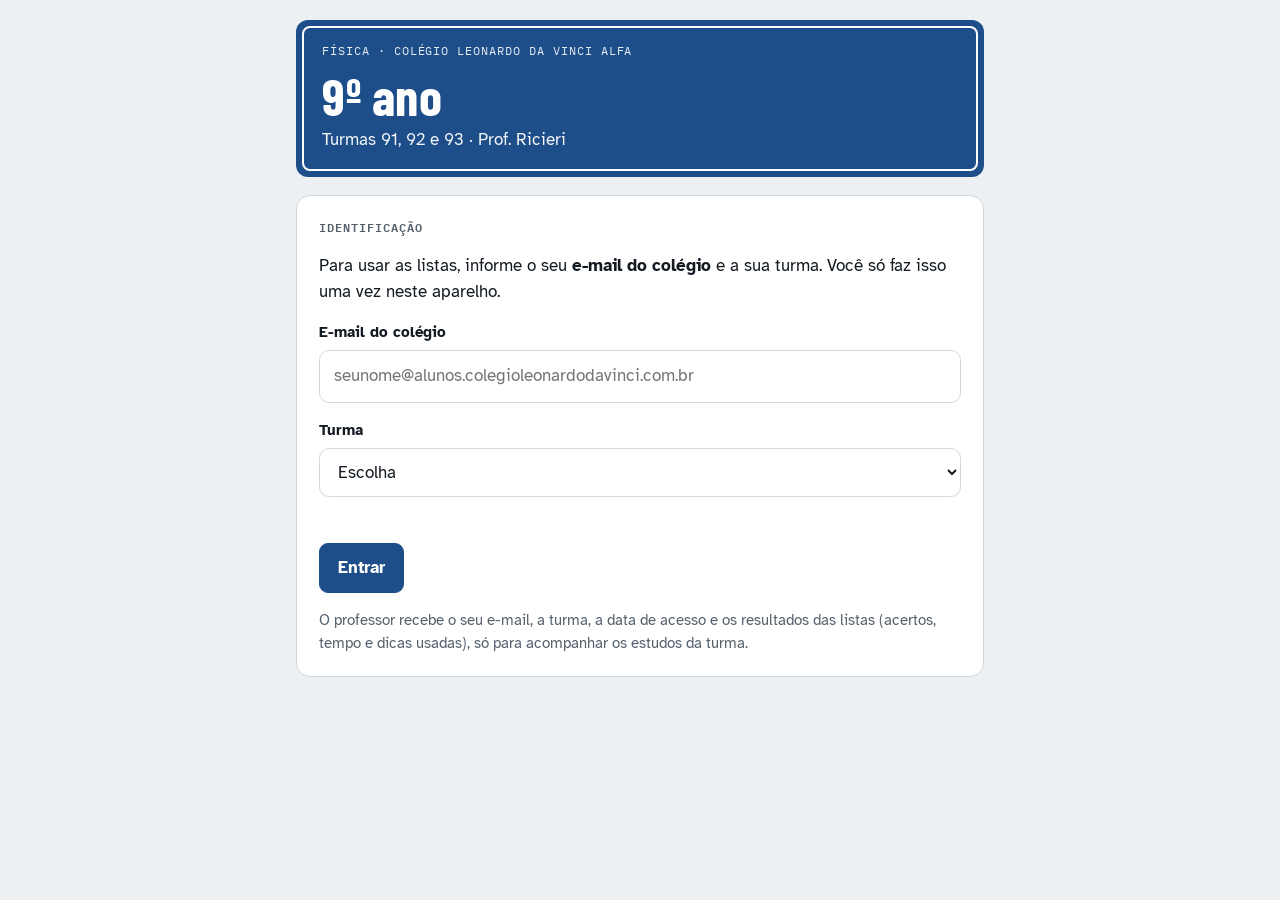
==== index.html @ 5439626e "Liga a identificação do aluno e o registro na planilha Co-Authored-By: Claude Opus 5.5 <noreply@anth" ====
<!doctype html>
<html lang="pt-BR">
<head>
<meta charset="utf-8">
<meta name="viewport" content="width=device-width, initial-scale=1, viewport-fit=cover">
<style>body{margin:0}img{max-width:100%}[hidden]{display:none!important}</style>
<title>Física 9º Ano LDV</title>
<link rel="manifest" href="manifest.webmanifest">
<meta name="theme-color" content="#1D4E89">
<meta name="description" content="Listas interativas de Física do 9º ano do Colégio Leonardo da Vinci Alfa, com dica e resolução passo a passo.">
<link rel="icon" type="image/png" href="icons/favicon.png">
<link rel="apple-touch-icon" href="icons/apple-touch-icon.png">
<meta name="apple-mobile-web-app-capable" content="yes">
<meta name="mobile-web-app-capable" content="yes">
<meta name="apple-mobile-web-app-title" content="Física 9º">
<meta name="apple-mobile-web-app-status-bar-style" content="default">
<link rel="stylesheet" href="https://fonts.googleapis.com/css2?family=Atkinson+Hyperlegible:ital,wght@0,400;0,700;1,400&family=Barlow+Condensed:wght@600;700&family=IBM+Plex+Mono:wght@500;600&display=swap">
<style>
:root{
--bg:#EDF0F3; --surface:#FFFFFF; --ink:#141B22; --muted:#55616D; --line:#D2D9E0;
--sign:#1D4E89; --sign-ink:#FFFFFF; --lane:#F2B705; --road:#2A3037; --road-ink:#F3F5F7;
--ok:#1B7A45; --ok-bg:#E2F2E8; --bad:#B23A25; --bad-bg:#FAE8E3;
--tip-bg:#FFF5D6; --tip-ink:#5E4500; --mark-ok:#2FA463; --mark-bad:#D9553B;
--eq-bg:#F3F5F8;
--f-display:'Barlow Condensed','Arial Narrow',sans-serif;
--f-body:'Atkinson Hyperlegible',system-ui,-apple-system,'Segoe UI',sans-serif;
--f-mono:'IBM Plex Mono',ui-monospace,'SFMono-Regular',Menlo,monospace;
}
@media (prefers-color-scheme: dark){
:root:not([data-theme="light"]){
--bg:#0F141A; --surface:#17202A; --ink:#E6ECF2; --muted:#98A5B2; --line:#2A3542;
--sign:#2C63A8; --sign-ink:#FFFFFF; --lane:#F2C230; --road:#0A0E12; --road-ink:#F3F5F7;
--ok:#5CCB8D; --ok-bg:#15301F; --bad:#F28C74; --bad-bg:#3A1C16;
--tip-bg:#2D2610; --tip-ink:#F2D27A; --mark-ok:#2FA463; --mark-bad:#D9553B;
--eq-bg:#111922; color-scheme:dark;
}
}
:root[data-theme="dark"]{
--bg:#0F141A; --surface:#17202A; --ink:#E6ECF2; --muted:#98A5B2; --line:#2A3542;
--sign:#2C63A8; --sign-ink:#FFFFFF; --lane:#F2C230; --road:#0A0E12; --road-ink:#F3F5F7;
--ok:#5CCB8D; --ok-bg:#15301F; --bad:#F28C74; --bad-bg:#3A1C16;
--tip-bg:#2D2610; --tip-ink:#F2D27A; --mark-ok:#2FA463; --mark-bad:#D9553B;
--eq-bg:#111922; color-scheme:dark;
}
*{box-sizing:border-box}
body{background:var(--bg);color:var(--ink);font-family:var(--f-body);font-size:17px;line-height:1.55}
.wrap{max-width:720px;margin:0 auto;padding-block:20px 56px;padding-left:max(16px,env(safe-area-inset-left,0px));padding-right:max(16px,env(safe-area-inset-right,0px));display:flex;flex-direction:column;gap:18px}
button{font:inherit;color:inherit;cursor:pointer}
button:focus-visible,summary:focus-visible{outline:3px solid var(--lane);outline-offset:2px}
.plate{background:var(--sign);color:var(--sign-ink);border-radius:12px;padding:6px}
.plate-inner{border:2px solid var(--sign-ink);border-radius:8px;padding:14px 18px 16px;display:flex;flex-direction:column;gap:2px}
.eyebrow{font-family:var(--f-mono);font-size:12px;letter-spacing:.08em;text-transform:uppercase;opacity:.9}
.plate h1{font-family:var(--f-display);font-weight:700;font-size:clamp(38px,9vw,52px);line-height:1;margin:6px 0 0;letter-spacing:.01em;text-wrap:balance}
.plate p{margin:4px 0 0;font-size:17px;opacity:.95}
.road{background:var(--road);color:var(--road-ink);border-radius:10px;padding:10px 10px 12px;position:relative;overflow:hidden}
.road-top{display:flex;justify-content:space-between;align-items:baseline;gap:8px;font-family:var(--f-mono);font-size:12px;letter-spacing:.06em;text-transform:uppercase;opacity:.85;margin-bottom:6px}
.lane{position:relative;height:26px}
.lane::before{content:"";position:absolute;left:0;right:0;top:50%;height:3px;transform:translateY(-50%);background:repeating-linear-gradient(90deg,var(--lane) 0 14px,transparent 14px 26px);opacity:.9}
.car{position:absolute;top:50%;transform:translate(-50%,-50%);transition:left .5s ease;width:34px;height:20px}
.marks{display:grid;grid-template-columns:repeat(10,1fr);gap:4px;margin-top:6px}
.mk{height:32px;border-radius:5px;border:1.5px solid rgba(243,245,247,.35);background:transparent;color:var(--road-ink);font-family:var(--f-mono);font-size:13px;font-weight:600;padding:0;min-width:0}
.mk.ok{background:var(--mark-ok);border-color:var(--mark-ok)}
.mk.bad{background:var(--mark-bad);border-color:var(--mark-bad)}
.mk.cur{outline:2.5px solid var(--lane);outline-offset:1px}
.tools{background:var(--surface);border:1px solid var(--line);border-radius:12px}
.tools summary{padding:14px 18px;font-weight:700;list-style:none;display:flex;justify-content:space-between;align-items:center;gap:12px}
.tools summary::-webkit-details-marker{display:none}
.tools summary .chev{font-family:var(--f-mono);color:var(--muted);transition:transform .2s}
.tools[open] summary .chev{transform:rotate(90deg)}
.tools-grid{display:grid;grid-template-columns:repeat(auto-fit,minmax(min(100%,190px),1fr));gap:10px;padding:0 18px 18px}
.tool{background:var(--eq-bg);border-radius:8px;padding:12px 14px;min-width:0}
.tool h4{margin:0 0 6px;font-family:var(--f-mono);font-size:11.5px;letter-spacing:.08em;text-transform:uppercase;color:var(--muted);font-weight:600}
.tool div{font-size:16px;line-height:1.9}
.card{background:var(--surface);border:1px solid var(--line);border-radius:14px;padding:22px;display:flex;flex-direction:column;gap:16px;min-width:0}
.qhead{display:flex;justify-content:space-between;align-items:center;gap:10px;flex-wrap:wrap}
.qnum{font-family:var(--f-display);font-size:26px;font-weight:700;line-height:1}
.qnum span{color:var(--muted);font-weight:600}
.src{font-family:var(--f-mono);font-size:12.5px;padding:3px 9px;border-radius:999px;border:1px solid var(--line);color:var(--muted)}
.stmt{margin:0;font-size:18px;line-height:1.6}
.opts{display:flex;flex-direction:column;gap:8px;margin:0;padding:0;list-style:none}
.opt{display:flex;align-items:center;gap:12px;width:100%;text-align:left;background:var(--surface);border:1.5px solid var(--line);border-radius:10px;padding:11px 14px;transition:border-color .15s,background .15s}
.opt:hover:not(:disabled){border-color:var(--sign)}
.opt:disabled{cursor:default}
.letter{flex:none;width:30px;height:30px;border-radius:6px;display:grid;place-items:center;font-family:var(--f-mono);font-weight:600;font-size:14px;background:var(--eq-bg);color:var(--ink)}
.opt.is-correct{border-color:var(--ok);background:var(--ok-bg)}
.opt.is-correct .letter{background:var(--ok);color:var(--surface)}
.opt.is-wrong{border-color:var(--bad);background:var(--bad-bg)}
.opt.is-wrong .letter{background:var(--bad);color:var(--surface)}
.opt.is-dim{opacity:.55}
.opt .tag{margin-left:auto;font-size:13px;font-weight:700;white-space:nowrap}
.opt.is-correct .tag{color:var(--ok)}
.opt.is-wrong .tag{color:var(--bad)}
.row{display:flex;gap:10px;flex-wrap:wrap;align-items:center}
.btn{border-radius:9px;padding:11px 18px;font-weight:700;border:1.5px solid var(--line);background:var(--surface)}
.btn:hover{border-color:var(--sign)}
.btn.primary{background:var(--sign);color:var(--sign-ink);border-color:var(--sign)}
.btn.primary:hover{filter:brightness(1.08)}
.btn.ghost{border-color:transparent;background:transparent;color:var(--muted);padding-inline:8px;text-decoration:underline;text-underline-offset:3px}
.spacer{flex:1}
.tip{background:var(--tip-bg);color:var(--tip-ink);border-radius:10px;padding:12px 16px;font-size:16px}
.tip b{font-family:var(--f-mono);font-size:12px;letter-spacing:.08em;text-transform:uppercase;display:block;margin-bottom:2px}
.feedback{border-radius:10px;padding:12px 16px;font-weight:700;display:flex;gap:10px;align-items:center}
.feedback.good{background:var(--ok-bg);color:var(--ok)}
.feedback.bad{background:var(--bad-bg);color:var(--bad)}
.feedback .ico{font-family:var(--f-mono);font-size:18px}
.sol{border-top:2px dashed var(--line);padding-top:18px;display:flex;flex-direction:column;gap:14px;min-width:0}
.sol h3{font-family:var(--f-display);font-size:28px;margin:0;line-height:1}
.steps{list-style:none;margin:0;padding:0;display:flex;flex-direction:column;gap:14px;counter-reset:st}
.step{display:grid;grid-template-columns:30px 1fr;gap:12px;counter-increment:st;min-width:0}
.step::before{content:counter(st);width:30px;height:30px;border-radius:50%;background:var(--sign);color:var(--sign-ink);display:grid;place-items:center;font-family:var(--f-mono);font-weight:600;font-size:14px}
.step-body{min-width:0}
.step-label{font-family:var(--f-mono);font-size:12px;letter-spacing:.08em;text-transform:uppercase;color:var(--muted);font-weight:600;margin:4px 0 4px}
.step-body p{margin:0 0 8px}
.step-body p:last-child{margin-bottom:0}
.step-body ul{margin:0;padding-left:20px}
.eq{background:var(--eq-bg);border-radius:8px;padding:10px 14px;margin:8px 0;overflow-x:auto;white-space:nowrap;font-size:17px;line-height:2.3;font-variant-numeric:tabular-nums}
.frac{display:inline-flex;flex-direction:column;vertical-align:middle;text-align:center;line-height:1.25;margin:0 .15em}
.frac>span:first-child{border-bottom:1.5px solid currentColor;padding:0 .3em 1px}
.frac>span:last-child{padding:2px .3em 0}
.hl{background:var(--tip-bg);color:var(--tip-ink);padding:0 .25em;border-radius:3px;font-weight:700}
.answer{display:flex;align-items:center;gap:12px;background:var(--ok-bg);color:var(--ok);border-radius:10px;padding:12px 16px;font-weight:700}
.answer .letter{background:var(--ok);color:var(--surface)}
.alt{border:1.5px solid var(--line);border-radius:10px;padding:12px 16px;font-size:16px}
.alt b.lbl,.warn b.lbl{font-family:var(--f-mono);font-size:12px;letter-spacing:.08em;text-transform:uppercase;display:block;margin-bottom:4px}
.alt b.lbl{color:var(--sign)}
.warn{background:var(--bad-bg);border-radius:10px;padding:12px 16px;font-size:16px}
.warn b.lbl{color:var(--bad)}
.tblwrap{overflow-x:auto;margin:8px 0}
table{border-collapse:collapse;font-variant-numeric:tabular-nums;font-size:15px;min-width:100%}
th,td{border:1px solid var(--line);padding:6px 10px;text-align:center;white-space:nowrap}
th{background:var(--eq-bg);font-weight:700}
td.meet{background:var(--ok-bg);color:var(--ok);font-weight:700}
.intro p{margin:0}
.intro ul{margin:0;padding-left:20px;display:flex;flex-direction:column;gap:4px}
.score{font-family:var(--f-display);font-size:72px;line-height:.9;font-weight:700}
.score span{color:var(--muted);font-size:40px}
.reslist{list-style:none;margin:0;padding:0;display:grid;grid-template-columns:repeat(auto-fill,minmax(min(100%,150px),1fr));gap:8px}
.res{display:flex;align-items:center;gap:8px;width:100%;border:1.5px solid var(--line);border-radius:9px;padding:9px 12px;background:var(--surface);text-align:left}
.res:hover{border-color:var(--sign)}
.res .st{margin-left:auto;font-family:var(--f-mono);font-weight:600;font-size:13px}
.res.ok .st{color:var(--ok)} .res.bad .st{color:var(--bad)} .res.none .st{color:var(--muted)}
.small{font-size:14px;color:var(--muted)}
@media (max-width:480px){
body{font-size:16px}
.card{padding:18px 16px}
.stmt{font-size:17px}
.mk{font-size:11.5px;height:30px}
.marks{gap:3px}
}
@media (prefers-reduced-motion: reduce){ .car,.tools summary .chev{transition:none} }
.crumbs{display:flex;flex-wrap:wrap;align-items:center;gap:6px;font-family:var(--f-mono);font-size:12.5px;letter-spacing:.04em;color:var(--muted)}
.crumbs button{background:none;border:0;padding:4px 2px;color:var(--sign);font-weight:600;text-decoration:underline;text-underline-offset:3px}
.crumbs .sep{opacity:.6}
.crumbs .here{color:var(--ink);font-weight:600}
.sect-label{font-family:var(--f-mono);font-size:12px;letter-spacing:.08em;text-transform:uppercase;color:var(--muted);font-weight:600;margin:0}
.cards{display:flex;flex-direction:column;gap:12px}
.tile{display:grid;grid-template-columns:52px 1fr auto;gap:14px;align-items:center;width:100%;text-align:left;background:var(--surface);border:1.5px solid var(--line);border-radius:14px;padding:16px 18px;transition:border-color .15s,transform .15s}
.tile:hover{border-color:var(--sign)}
.tile:active{transform:scale(.99)}
.tile .ico{width:52px;height:52px;border-radius:10px;background:var(--sign);color:var(--sign-ink);display:grid;place-items:center;font-family:var(--f-display);font-weight:700;font-size:24px;border:2px solid var(--sign-ink);outline:3px solid var(--sign)}
.tile .ico.lane{background:var(--road);color:var(--lane);outline-color:var(--road);border-color:var(--lane);font-family:var(--f-mono);font-size:16px}
.tile .tt{display:block;margin:0;font-family:var(--f-display);font-size:24px;line-height:1.05}
.tile .ds{display:block;margin:4px 0 0;font-size:15px;color:var(--muted);line-height:1.4}
.tile .go{font-family:var(--f-mono);font-weight:600;color:var(--sign);font-size:20px}
.tile .meta{display:flex;flex-wrap:wrap;gap:6px;margin-top:8px}
.chip{font-family:var(--f-mono);font-size:11.5px;padding:2px 8px;border-radius:999px;border:1px solid var(--line);color:var(--muted)}
.chip.ok{border-color:var(--ok);color:var(--ok)}
.note{font-size:14.5px;color:var(--muted);margin:0}
@media (max-width:480px){.tile{grid-template-columns:44px 1fr auto;padding:14px}.tile .ico{width:44px;height:44px;font-size:20px}.tile .tt{display:block;font-size:21px}}
:root{--lvi-bg:#E1EAF6;--lvi-ink:#1D4E89;--lva-bg:#2A3037;--lva-ink:#F2B705;--plot2:#B4540A;--lvb-line:#F2B705;--lvi-line:#8DB6EA;--lva-line:#F3F5F7}
@media (prefers-color-scheme: dark){:root:not([data-theme="light"]){--lvi-bg:#1A2B44;--lvi-ink:#9CC0EE;--lva-bg:#0A0E12;--lva-ink:#F2C230;--plot2:#F2A65A}}
:root[data-theme="dark"]{--lvi-bg:#1A2B44;--lvi-ink:#9CC0EE;--lva-bg:#0A0E12;--lva-ink:#F2C230;--plot2:#F2A65A}
.lvl{font-family:var(--f-mono);font-size:11.5px;font-weight:600;padding:3px 9px;border-radius:999px;letter-spacing:.02em}
.lvl-b{background:var(--tip-bg);color:var(--tip-ink)}
.lvl-i{background:var(--lvi-bg);color:var(--lvi-ink)}
.lvl-a{background:var(--lva-bg);color:var(--lva-ink);box-shadow:inset 0 0 0 1px var(--lva-ink)}
.lvrow{display:grid;gap:4px;margin-top:6px}
.lvrow span{font-family:var(--f-mono);font-size:9.5px;letter-spacing:.06em;text-transform:uppercase;text-align:center;padding-top:4px;border-top:2px solid;color:var(--road-ink);opacity:.85;min-width:0;overflow:hidden;text-overflow:ellipsis;white-space:nowrap}
.lv-b{border-color:var(--lvb-line)}.lv-i{border-color:var(--lvi-line)}.lv-a{border-color:var(--lva-line)}
.stmt{display:flex;flex-direction:column;gap:12px}
.fig{margin:4px 0 0;background:var(--eq-bg);border-radius:10px;padding:10px 8px 6px;max-width:400px;width:100%}
.plot{display:block;width:100%;height:auto}
.plot .pt{font-family:var(--f-mono);font-size:11px;fill:var(--muted)}
.plot .pt-strong{fill:var(--ink);font-weight:600}
.plot .pt-lab{font-size:14px;font-weight:600}
.plot .pt-car{fill:#FFFFFF;font-size:12px;font-weight:600}
.step-body .fig{margin:8px 0}
.fld{display:flex;flex-direction:column;gap:6px;font-weight:700;font-size:15px}
.fld input,.fld select{font:inherit;font-weight:400;font-size:17px;padding:12px 14px;border:1.5px solid var(--line);border-radius:10px;background:var(--surface);color:var(--ink);width:100%}
.fld input:focus,.fld select:focus{outline:3px solid var(--lane);outline-offset:1px;border-color:var(--sign)}
#loginErro{color:var(--bad);min-height:1em;margin:0}

.install{border-color:var(--sign)}
.install p{margin:0}
@media (display-mode: standalone){.wrap{padding-top:max(20px,env(safe-area-inset-top,0px))}}

</style>
</head>
<body>
<div class="wrap">
<header class="plate"><div class="plate-inner"><div class="eyebrow" id="eyebrow"></div><h1 id="ptitle"></h1><p id="psub"></p></div></header>
<nav class="crumbs" id="crumbs" aria-label="Você está em" hidden></nav>
<main id="view" style="display:flex;flex-direction:column;gap:18px"></main>
</div>
<script>
const f = (n, d) => `<span class="frac"><span>${n}</span><span>${d}</span></span>`;
const L = ['A','B','C','D','E'];
const TOOLS = [
['Velocidade média', `v<sub>m</sub> = ${f('Δs','Δt')}`],
['Isolando', `Δs = v · Δt<br>Δt = ${f('Δs','v')}`],
['km/h ⇄ m/s', `km/h <b>÷ 3,6</b> → m/s<br>m/s <b>× 3,6</b> → km/h`],
['Tempo e distância', `1 h = 60 min = 3 600 s<br>1 km = 1 000 m`],
['Função horária (MU)', `s = s<sub>0</sub> + v · t`],
];
const Q = [
{
src:'Cesgranrio', nivel:'básico',
text:'Uma pessoa, correndo, percorre 4,0 km com velocidade escalar média de 12 km/h. O tempo do percurso é de:',
opts:['3,0 min','8,0 min','20 min','30 min','33 min'], ans:2,
hint:'Isole o tempo na fórmula: Δt = Δs ÷ v. Como a velocidade está em km/h, o resultado sai em horas.',
steps:[
['Dados', `<ul><li>Distância: Δs = 4,0 km</li><li>Velocidade: v = 12 km/h</li><li>Pede-se: Δt (as alternativas estão em minutos)</li></ul>`],
['Isolar o tempo', `<div class="eq">v = ${f('Δs','Δt')} &nbsp;⇒&nbsp; Δt = ${f('Δs','v')} = ${f('4,0 km','12 km/h')} = ${f('1','3')} h</div>`],
['Passar de horas para minutos', `<div class="eq">${f('1','3')} h = ${f('1','3')} × 60 min = <span class="hl">20 min</span></div>`],
],
alt:'A 12 km/h, a pessoa anda 12 km em 60 min, ou seja, 1 km a cada 5 min. Para 4 km: 4 × 5 = 20 min.',
warn:'⅓ h ≈ 0,33 h, mas 0,33 h <b>não</b> é 33 min! Uma hora tem 60 minutos, não 100. Quem marca e) caiu nessa armadilha.'
},
{
src:'Unicamp', nivel:'básico',
text:'Drones são veículos voadores não tripulados, controlados remotamente e guiados por GPS. Uma de suas potenciais aplicações é reduzir o tempo da prestação de primeiros socorros, levando pequenos equipamentos e instruções ao local do socorro, para que qualquer pessoa administre os primeiros cuidados até a chegada de uma ambulância. Considere um caso em que o drone ambulância se deslocou 9 km em 5 minutos. Nesse caso, o módulo de sua velocidade média é de aproximadamente:',
opts:['1,4 m/s','30 m/s','45 m/s','140 m/s'], ans:1,
hint:'As alternativas estão em m/s. Passe a distância para metros e o tempo para segundos.',
steps:[
['Dados', `<ul><li>Distância: Δs = 9 km</li><li>Tempo: Δt = 5 min</li><li>Pede-se: v<sub>m</sub> em <b>m/s</b></li></ul>`],
['Converter para o SI', `<div class="eq">9 km = 9 × 1 000 = 9 000 m</div>
<div class="eq">5 min = 5 × 60 = 300 s</div>`],
['Aplicar a fórmula', `<div class="eq">v<sub>m</sub> = ${f('9 000 m','300 s')} = <span class="hl">30 m/s</span></div>`],
],
alt:'Confira se o resultado faz sentido: 30 m/s × 3,6 = 108 km/h. É uma velocidade razoável para um drone (mais ou menos a de um carro na estrada).',
warn:'9 ÷ 5 = 1,8 dá a velocidade em km por minuto, que não é nenhuma das unidades das alternativas. Sempre confira as unidades antes de dividir.'
},
{
src:'Fuvest', nivel:'básico',
text:'Após chover na cidade de São Paulo, as águas da chuva descerão o rio Tietê até o rio Paraná, percorrendo cerca de 1 000 km. Sendo de 4 km/h a velocidade média das águas, o percurso mencionado será cumprido pelas águas da chuva em aproximadamente:',
opts:['30 dias','10 dias','25 dias','2 dias','4 dias'], ans:1,
hint:'Calcule o tempo em horas. Depois lembre que um dia tem 24 horas.',
steps:[
['Dados', `<ul><li>Distância: Δs = 1 000 km</li><li>Velocidade média: v = 4 km/h</li><li>Pede-se: tempo em <b>dias</b></li></ul>`],
['Calcular o tempo em horas', `<div class="eq">Δt = ${f('Δs','v')} = ${f('1 000 km','4 km/h')} = 250 h</div>`],
['Passar de horas para dias', `<div class="eq">${f('250 h','24 h/dia')} ≈ 10,4 dias ≈ <span class="hl">10 dias</span></div>
<p>A questão pede “aproximadamente”, então 10 dias é a alternativa mais próxima.</p>`],
],
alt:'Em um dia as águas andam 4 km/h × 24 h = 96 km, quase 100 km. Para 1 000 km, são cerca de 10 dias.',
warn:'Não pare no 250! O resultado da fórmula sai em horas, e as alternativas estão em dias.'
},
{
src:'FCC', nivel:'intermediário',
text:'Qual é a velocidade escalar média, em km/h, de uma pessoa que percorre, a pé, 1 200 m em 20 min?',
opts:['4,8','3,6','2,7','2,1','1,2'], ans:1,
hint:'A resposta é pedida em km/h. Passe a distância para quilômetros e o tempo para horas antes de dividir.',
steps:[
['Dados', `<ul><li>Distância: Δs = 1 200 m</li><li>Tempo: Δt = 20 min</li><li>Pede-se: v<sub>m</sub> em <b>km/h</b></li></ul>`],
['Converter as unidades', `<p>Como a resposta é em km/h, a distância vai para km e o tempo para horas:</p>
<div class="eq">1 200 m = 1,2 km &nbsp;&nbsp;(÷ 1 000)</div>
<div class="eq">20 min = ${f('20','60')} h = ${f('1','3')} h</div>`],
['Aplicar a fórmula', `<div class="eq">v<sub>m</sub> = ${f('Δs','Δt')} = ${f('1,2 km',f('1','3')+' h')} = 1,2 × 3 = <span class="hl">3,6 km/h</span></div>
<p>Dividir por ⅓ é o mesmo que multiplicar por 3.</p>`],
],
alt:`Repare que 20 min = 20 × 60 = 1 200 s. Então v = ${f('1 200 m','1 200 s')} = 1 m/s. Convertendo: 1 m/s × 3,6 = 3,6 km/h.`,
warn:'Não divida 1 200 por 20 direto: isso dá 60 metros por minuto, que não é km/h. Converta as unidades primeiro.'
},
{
src:'Unitau', nivel:'intermediário',
text:'Um carro mantém uma velocidade escalar constante de 72,0 km/h. Em uma hora e dez minutos ele percorre, em quilômetros, a distância de:',
opts:['79,2','80,0','82,4','84,0','90,0'], ans:3,
hint:'Cuidado: 1 h 10 min não é 1,10 h. Que fração da hora são 10 minutos?',
steps:[
['Dados', `<ul><li>Velocidade constante: v = 72 km/h</li><li>Tempo: Δt = 1 h 10 min</li><li>Pede-se: Δs em km</li></ul>`],
['Separar o tempo em partes', `<p>Em 1 hora inteira o carro anda 72 km.</p>
<p>10 min é ${f('10','60')} = ${f('1','6')} de hora. Nesse tempo ele anda:</p>
<div class="eq">72 × ${f('1','6')} = 12 km</div>`],
['Somar', `<div class="eq">Δs = 72 km + 12 km = <span class="hl">84 km</span></div>`],
],
alt:`Pela fórmula: Δt = 1 + ${f('1','6')} = ${f('7','6')} h. Então Δs = v · Δt = 72 × ${f('7','6')} = ${f('504','6')} = 84 km.`,
warn:'Se você fez 72 × 1,10 = 79,2 (alternativa a), tratou 10 minutos como 0,10 h. Mas 10 min = 0,1666… h.'
},
{
src:'FGV', nivel:'intermediário',
text:'Numa corrida de Fórmula 1, a volta mais rápida foi feita em 1 min e 20 s a uma velocidade média de 180 km/h. Pode-se afirmar que o comprimento da pista, em metros, é de:',
opts:['180','4 000','1 800','14 400','2 160'], ans:1,
hint:'A resposta é em metros. Converta 180 km/h para m/s e escreva o tempo todo em segundos.',
steps:[
['Dados', `<ul><li>Tempo da volta: Δt = 1 min 20 s</li><li>Velocidade média: v = 180 km/h</li><li>Pede-se: comprimento da pista (Δs) em metros</li></ul>`],
['Converter as unidades', `<div class="eq">Δt = 60 s + 20 s = 80 s</div>
<div class="eq">v = 180 km/h ÷ 3,6 = 50 m/s</div>`],
['Calcular a distância', `<div class="eq">Δs = v · Δt = 50 m/s × 80 s = <span class="hl">4 000 m</span></div>`],
],
alt:`180 km/h significa 180 km em 60 min, ou seja, 3 km por minuto. Como 80 s = ${f('4','3')} min, a distância é 3 × ${f('4','3')} = 4 km = 4 000 m.`,
warn:'180 × 80 = 14 400 (alternativa d) mistura km/h com segundos. Velocidade e tempo precisam estar em unidades que combinam.'
},
{
src:'UFPE', nivel:'intermediário',
text:'Um automóvel se desloca numa estrada retilínea sempre no mesmo sentido. Inicialmente, ele percorre um trecho de comprimento 400 km em 8 horas. O motorista para durante uma hora e, em seguida, percorre mais 200 km em 6 horas. A velocidade média em todo o percurso, em km/h, é igual a:',
opts:['100','80','60','50','40'], ans:4,
hint:'Velocidade média = distância total ÷ tempo total. O relógio continua correndo durante a parada.',
steps:[
['Dados', `<ul><li>Trecho 1: 400 km em 8 h</li><li>Parada: 1 h (anda 0 km)</li><li>Trecho 2: 200 km em 6 h</li></ul>`],
['Somar distâncias e tempos', `<div class="eq">Δs<sub>total</sub> = 400 + 0 + 200 = 600 km</div>
<div class="eq">Δt<sub>total</sub> = 8 + 1 + 6 = 15 h</div>`],
['Aplicar a fórmula', `<div class="eq">v<sub>m</sub> = ${f('600 km','15 h')} = <span class="hl">40 km/h</span></div>`],
],
alt:'Pense na viagem inteira como um único bloco: do momento em que o carro saiu até o momento em que chegou passaram 15 h, e ele avançou 600 km. A parada faz parte da viagem.',
warn:'Velocidade média não é a média das velocidades dos trechos. O trecho 1 teve 50 km/h e o trecho 2 cerca de 33 km/h, mas a resposta não é a média desses números. Esquecer a parada também leva a erro: 600 ÷ 14 ≈ 42,9 km/h.'
},
{
src:'PUC-MG', nivel:'avançado',
text:'Um homem, caminhando na praia, deseja calcular sua velocidade. Para isso, ele conta o número de passadas que dá em um minuto, contando uma unidade a cada vez que o pé direito toca o solo, e conclui que são 50 passadas por minuto. A seguir, ele mede a distância entre duas posições sucessivas do seu pé direito e encontra o equivalente a seis pés. Sabendo que três pés correspondem a um metro, sua velocidade, suposta constante, é:',
opts:['3 km/h','4,5 km/h','6 km/h','9 km/h','10 km/h'], ans:2,
hint:'Descubra quantos metros tem uma passada. Depois, quantos metros ele anda em 1 minuto e em 1 hora.',
steps:[
['Tamanho de uma passada', `<p>“Pé” aqui é uma unidade de medida. Se 3 pés = 1 m, então:</p>
<div class="eq">6 pés = 2 × 3 pés = 2 m</div>
<p>Cada passada (de um apoio do pé direito até o próximo) mede 2 m.</p>`],
['Distância em 1 minuto', `<div class="eq">50 passadas × 2 m = 100 m por minuto</div>`],
['Distância em 1 hora', `<div class="eq">100 m × 60 min = 6 000 m = 6 km</div>
<p>Ele anda 6 km a cada hora, ou seja, <span class="hl">6 km/h</span>.</p>`],
],
alt:`Em m/s: 100 m por minuto = ${f('100 m','60 s')} ≈ 1,67 m/s. Multiplicando por 3,6: 1,67 × 3,6 ≈ 6 km/h.`,
warn:'O enunciado mede a passada em “pés”. Troque para metros antes de fazer qualquer conta, senão a velocidade sai numa unidade estranha.'
},
{
src:'UFRGS', nivel:'avançado',
text:'Em grandes aeroportos e shoppings, existem esteiras móveis horizontais para facilitar o deslocamento de pessoas. Considere uma esteira com 48 m de comprimento e velocidade de 1,0 m/s. Uma pessoa ingressa na esteira e segue caminhando sobre ela com velocidade constante no mesmo sentido de movimento da esteira. A pessoa atinge a outra extremidade 30 s após ter ingressado na esteira. Com que velocidade, em m/s, a pessoa caminha sobre a esteira?',
opts:['2,6','1,6','1,0','0,8','0,6'], ans:4,
hint:'Primeiro calcule a velocidade da pessoa vista por alguém parado no chão. Uma parte dessa velocidade vem da esteira.',
steps:[
['Dados', `<ul><li>Comprimento da esteira: 48 m</li><li>Velocidade da esteira: 1,0 m/s</li><li>Tempo para atravessar: 30 s</li><li>Pede-se: a velocidade com que a pessoa <b>caminha sobre</b> a esteira</li></ul>`],
['Velocidade vista de fora', `<p>Para alguém parado no chão, a pessoa percorreu 48 m em 30 s:</p>
<div class="eq">v<sub>total</sub> = ${f('48 m','30 s')} = 1,6 m/s</div>`],
['Descontar a ajuda da esteira', `<p>Como a pessoa anda no mesmo sentido da esteira, as velocidades se somam:</p>
<div class="eq">v<sub>total</sub> = v<sub>esteira</sub> + v<sub>pessoa</sub></div>
<div class="eq">1,6 = 1,0 + v<sub>pessoa</sub> &nbsp;⇒&nbsp; v<sub>pessoa</sub> = <span class="hl">0,6 m/s</span></div>`],
],
alt:'Tire a prova: em 30 s, a esteira leva a pessoa 1,0 × 30 = 30 m, e as próprias pernas dela a levam 0,6 × 30 = 18 m. Total: 30 + 18 = 48 m, exatamente o comprimento da esteira.',
warn:'1,6 m/s (alternativa b) é a velocidade em relação ao chão, mas a pergunta é sobre a velocidade da pessoa caminhando sobre a esteira.'
},
{
src:'Fuvest', nivel:'avançado',
text:'Um automóvel que se desloca com uma velocidade escalar constante de 72 km/h ultrapassa outro que se desloca com uma velocidade escalar constante de 54 km/h numa mesma estrada reta. O primeiro encontra-se 200 m atrás do segundo no instante t = 0. O primeiro estará ao lado do segundo no instante:',
opts:['t = 10 s','t = 20 s','t = 30 s','t = 40 s','t = 50 s'], ans:3,
hint:'Passe as velocidades para m/s. A cada segundo, quantos metros o carro de trás “tira” da distância de 200 m?',
steps:[
['Converter para m/s', `<div class="eq">Carro 1 (atrás): 72 ÷ 3,6 = 20 m/s</div>
<div class="eq">Carro 2 (à frente): 54 ÷ 3,6 = 15 m/s</div>`],
['Quanto a distância diminui por segundo', `<p>A cada segundo, o carro 1 anda 20 m e o carro 2 anda 15 m. A distância entre eles diminui:</p>
<div class="eq">20 − 15 = 5 m a cada segundo</div>`],
['Tempo para zerar os 200 m', `<div class="eq">t = ${f('200 m','5 m/s')} = <span class="hl">40 s</span></div>
<p>Veja na tabela como a distância cai de 5 em 5 metros por segundo:</p>
<div class="tblwrap"><table>
<tr><th>t (s)</th><th>0</th><th>10</th><th>20</th><th>30</th><th>40</th></tr>
<tr><th>Carro 1 (m)</th><td>0</td><td>200</td><td>400</td><td>600</td><td class="meet">800</td></tr>
<tr><th>Carro 2 (m)</th><td>200</td><td>350</td><td>500</td><td>650</td><td class="meet">800</td></tr>
<tr><th>Distância (m)</th><td>200</td><td>150</td><td>100</td><td>50</td><td class="meet">0</td></tr>
</table></div>`],
],
alt:`Com a função horária do MU (s = s<sub>0</sub> + v·t), colocando a origem no carro 1:<br>
s<sub>1</sub> = 0 + 20t &nbsp;e&nbsp; s<sub>2</sub> = 200 + 15t.<br>
Eles ficam lado a lado quando s<sub>1</sub> = s<sub>2</sub>: 20t = 200 + 15t ⇒ 5t = 200 ⇒ t = 40 s.`,
warn:'Não misture unidades: a distância está em metros e as velocidades em km/h. Converta para m/s antes de calcular.'
},
];

/* ===== Gráficos e esquemas (SVG gerado, segue as cores do tema) ===== */
const nf = v => String(v).replace('.', ',');
function plot(o){
  const W = 340, H = 236, l = 46, r = 18, t = 28, b = 40;
  const x0 = o.xmin || 0, y0 = o.ymin || 0;
  const sx = x => +(l + (x - x0) / (o.xmax - x0) * (W - l - r)).toFixed(1);
  const sy = y => +(H - b - (y - y0) / (o.ymax - y0) * (H - t - b)).toFixed(1);
  let s = `<svg viewBox="0 0 ${W} ${H}" class="plot" role="img" aria-label="${o.aria}">`;
  if (o.area){ const [xa, xb, yv] = o.area; s += `<rect x="${sx(xa)}" y="${sy(yv)}" width="${sx(xb)-sx(xa)}" height="${sy(0)-sy(yv)}" fill="var(--sign)" opacity=".16"/>`; }
  o.xt.forEach(x => { s += `<line x1="${sx(x)}" y1="${sy(y0)}" x2="${sx(x)}" y2="${sy(o.ymax)}" stroke="var(--line)"/><text x="${sx(x)}" y="${sy(y0)+16}" text-anchor="middle" class="pt">${nf(x)}</text>`; });
  o.yt.forEach(y => { s += `<line x1="${sx(x0)}" y1="${sy(y)}" x2="${sx(o.xmax)}" y2="${sy(y)}" stroke="var(--line)"/><text x="${sx(x0)-7}" y="${sy(y)+4}" text-anchor="end" class="pt">${nf(y)}</text>`; });
  (o.g || []).forEach(([x, y, lab]) => {
    s += `<path d="M${sx(x0)} ${sy(y)} H${sx(x)} V${sy(y0)}" fill="none" stroke="var(--muted)" stroke-dasharray="4 3"/>`;
    if (lab) s += `<text x="${sx(x0)-7}" y="${sy(y)+4}" text-anchor="end" class="pt pt-strong">${nf(y)}</text>`;
  });
  s += `<line x1="${sx(x0)}" y1="${sy(y0)}" x2="${sx(o.xmax)}" y2="${sy(y0)}" stroke="var(--muted)" stroke-width="1.5"/><line x1="${sx(x0)}" y1="${sy(y0)}" x2="${sx(x0)}" y2="${sy(o.ymax)}" stroke="var(--muted)" stroke-width="1.5"/>`;
  s += `<text x="${W-r}" y="${H-6}" text-anchor="end" class="pt">${o.xl}</text><text x="${sx(x0)}" y="16" text-anchor="middle" class="pt">${o.yl}</text>`;
  o.L.forEach(ln => {
    s += `<polyline points="${ln.p.map(([x,y]) => sx(x)+','+sy(y)).join(' ')}" fill="none" stroke="${ln.c}" stroke-width="3" stroke-linecap="round"/>`;
    if (ln.lab){ const [x, y] = ln.lp || ln.p[ln.p.length-1]; s += `<text x="${sx(x)+(ln.lp?0:6)}" y="${sy(y)+(ln.dy||4)}" class="pt pt-lab" fill="${ln.c}">${ln.lab}</text>`; }
  });
  (o.pts || []).forEach(([x, y]) => { s += `<circle cx="${sx(x)}" cy="${sy(y)}" r="5" fill="var(--ink)" stroke="var(--surface)" stroke-width="2"/>`; });
  return `<figure class="fig">${s}</svg></figure>`;
}

const ESQ_ENCONTRO = `<figure class="fig"><svg viewBox="0 0 340 124" class="plot" role="img" aria-label="Estrada reta: carro A no marco 0 indo para a direita a 20 metros por segundo; carro B no marco 300 metros indo para a esquerda a 10 metros por segundo.">
  <rect x="8" y="52" width="324" height="34" rx="5" fill="var(--road)"/>
  <line x1="14" y1="69" x2="326" y2="69" stroke="var(--lane)" stroke-width="3" stroke-dasharray="12 10"/>
  <line x1="34" y1="86" x2="34" y2="96" stroke="var(--muted)" stroke-width="1.5"/><line x1="306" y1="86" x2="306" y2="96" stroke="var(--muted)" stroke-width="1.5"/>
  <text x="34" y="112" text-anchor="middle" class="pt">0</text><text x="306" y="112" text-anchor="middle" class="pt">300 m</text>
  <circle cx="34" cy="69" r="12" fill="var(--sign)" stroke="var(--road-ink)" stroke-width="2"/><text x="34" y="74" text-anchor="middle" class="pt pt-car">A</text>
  <circle cx="306" cy="69" r="12" fill="var(--plot2)" stroke="var(--road-ink)" stroke-width="2"/><text x="306" y="74" text-anchor="middle" class="pt pt-car">B</text>
  <path d="M30 34 H92" stroke="var(--ink)" stroke-width="2"/><path d="M92 29 L102 34 L92 39 Z" fill="var(--ink)"/><text x="30" y="22" class="pt pt-strong">20 m/s</text>
  <path d="M310 34 H248" stroke="var(--ink)" stroke-width="2"/><path d="M248 29 L238 34 L248 39 Z" fill="var(--ink)"/><text x="310" y="22" text-anchor="end" class="pt pt-strong">10 m/s</text>
</svg></figure>`;

const TAB_CARRINHO = `<div class="tblwrap"><table>
<tr><th>t (s)</th><td>0</td><td>1</td><td>2</td><td>3</td><td>4</td></tr>
<tr><th>s (cm)</th><td>2</td><td>5</td><td>8</td><td>11</td><td>14</td></tr>
</table></div>`;

const TOOLS2 = [
  ['Função horária do MU', `s = s<sub>0</sub> + v · t`],
  ['Velocidade', `v = ${f('Δs','Δt')}<br>No gráfico s×t, é a inclinação da reta`],
  ['Gráfico v×t', `Deslocamento = área sob a reta<br>Δs = v · Δt`],
  ['Sinal da velocidade', `v &gt; 0: progressivo (posição aumenta)<br>v &lt; 0: retrógrado (posição diminui)`],
  ['Encontro', `Escreva s<sub>A</sub> e s<sub>B</sub> e iguale:<br>s<sub>A</sub> = s<sub>B</sub>`],
  ['km/h ⇄ m/s', `km/h <b>÷ 3,6</b> → m/s<br>m/s <b>× 3,6</b> → km/h`],
];

const Q2 = [
{
  src:'Inédita', nivel:'básico',
  text:'Um ciclista se desloca em movimento uniforme numa ciclovia reta, e sua posição é dada pela função horária s = 20 + 5t, com s em metros e t em segundos. A posição inicial e a velocidade do ciclista são, respectivamente:',
  opts:['5 m e 20 m/s','20 m e 5 m/s','25 m e 5 m/s','20 m e 25 m/s','0 m e 5 m/s'], ans:1,
  hint:'Compare termo a termo com a função horária geral do movimento uniforme: s = s₀ + v·t.',
  steps:[
    ['A função geral', `<div class="eq">s = s<sub>0</sub> + v · t</div><p>O termo sozinho é a posição inicial. O número que multiplica o t é a velocidade.</p>`],
    ['Comparando', `<div class="eq">s = <span class="hl">20</span> + <span class="hl">5</span> · t</div><ul><li>Posição inicial: s<sub>0</sub> = 20 m</li><li>Velocidade: v = 5 m/s</li></ul>`],
  ],
  alt:'Teste a função: em t = 0, s = 20 + 5·0 = 20 m, que é onde o ciclista estava no começo. Em t = 1 s, s = 25 m. Ele andou 5 m em 1 s, ou seja, 5 m/s.',
  warn:'O número que acompanha o t é a velocidade, não a posição. Quem troca os papéis marca a alternativa a.'
},
{
  src:'Inédita', nivel:'básico',
  text:`Um carrinho de brinquedo anda em linha reta sobre uma régua. Um aluno anotou a posição do carrinho a cada segundo:${TAB_CARRINHO}Qual função horária descreve esse movimento, com s em centímetros e t em segundos?`,
  opts:['s = 2 + 3t','s = 3 + 2t','s = 14 − 3t','s = 2 + 14t','s = 3t'], ans:0,
  hint:'Olhe primeiro a coluna t = 0: ela dá a posição inicial. Depois veja quanto a posição aumenta a cada segundo.',
  steps:[
    ['Posição inicial', `<p>Em t = 0, o carrinho está em 2 cm. Então s<sub>0</sub> = 2 cm.</p>`],
    ['Velocidade', `<p>A cada 1 s, a posição aumenta 3 cm (2 → 5 → 8 → 11 → 14).</p><div class="eq">v = ${f('14 − 2','4 − 0')} = ${f('12 cm','4 s')} = 3 cm/s</div>`],
    ['Função horária', `<div class="eq">s = s<sub>0</sub> + v · t = <span class="hl">2 + 3t</span></div><p>Conferindo com a tabela: em t = 3 s, s = 2 + 3·3 = 11 cm ✓</p>`],
  ],
  alt:'Pense em uma escada: o carrinho começa no degrau 2 e sobe 3 degraus por segundo. Isso é exatamente o que s = 2 + 3t diz.',
  warn:'A alternativa e (s = 3t) esquece que o carrinho não começou no zero da régua: em t = 0 ele já estava em 2 cm.'
},
{
  src:'Inédita', nivel:'básico',
  text:`O gráfico mostra a posição de um corredor em função do tempo, num trecho em que ele corre em movimento uniforme. Qual é a velocidade do corredor?${plot({aria:'Gráfico posição por tempo: reta que sai de 10 metros em t igual a zero e chega a 40 metros em t igual a 5 segundos.', xmax:6, ymax:50, xt:[0,1,2,3,4,5,6], yt:[0,10,20,30,40,50], xl:'t (s)', yl:'s (m)', L:[{p:[[0,10],[5,40]], c:'var(--sign)'}], g:[[5,40]], pts:[[0,10],[5,40]]})}`,
  opts:['2 m/s','6 m/s','8 m/s','10 m/s','30 m/s'], ans:1,
  hint:'Velocidade é deslocamento dividido pelo tempo. Quanto o corredor andou de verdade entre t = 0 e t = 5 s?',
  steps:[
    ['Lendo o gráfico', `<ul><li>Em t = 0: s = 10 m</li><li>Em t = 5 s: s = 40 m</li></ul>`],
    ['Deslocamento e tempo', `<div class="eq">Δs = 40 − 10 = 30 m</div><div class="eq">Δt = 5 − 0 = 5 s</div>`],
    ['Velocidade', `<div class="eq">v = ${f('Δs','Δt')} = ${f('30 m','5 s')} = <span class="hl">6 m/s</span></div>`],
  ],
  alt:'No gráfico s×t do movimento uniforme, a velocidade é a inclinação da reta: quanto a posição sobe a cada segundo. Aqui ela sobe 30 m em 5 s, ou 6 m a cada segundo.',
  warn:'40 ÷ 5 = 8 m/s (alternativa c) usa a posição final no lugar do deslocamento. O corredor não saiu do zero: ele andou 40 − 10 = 30 m.'
},
{
  src:'Inédita', nivel:'intermediário',
  text:'Uma pessoa caminha numa calçada reta em direção a um ponto de ônibus, que fica na origem das posições (s = 0). A posição dela é dada por s = 100 − 4t, com s em metros e t em segundos. Depois de quanto tempo ela chega ao ponto de ônibus?',
  opts:['4 s','25 s','96 s','100 s','400 s'], ans:1,
  hint:'Chegar ao ponto de ônibus significa estar na posição s = 0. Substitua isso na função e descubra o t.',
  steps:[
    ['Interpretando a função', `<ul><li>s<sub>0</sub> = 100 m: ela começa a 100 m do ponto</li><li>v = −4 m/s: a posição diminui, o movimento é retrógrado</li></ul>`],
    ['Condição de chegada', `<div class="eq">s = 0 &nbsp;⇒&nbsp; 0 = 100 − 4t</div>`],
    ['Resolvendo', `<div class="eq">4t = 100 &nbsp;⇒&nbsp; t = ${f('100','4')} = <span class="hl">25 s</span></div>`],
  ],
  alt:'Ela está a 100 m do ponto e se aproxima 4 m a cada segundo. Para cobrir 100 m: 100 ÷ 4 = 25 s.',
  warn:'Não multiplique 100 × 4 (alternativa e). Se ela anda 4 m a cada segundo, para percorrer 100 m são 100 ÷ 4 segundos.'
},
{
  src:'Inédita', nivel:'intermediário',
  text:`O gráfico mostra a velocidade de um ciclista em função do tempo durante 8 s de movimento uniforme. Qual foi o deslocamento do ciclista nesse intervalo?${plot({aria:'Gráfico velocidade por tempo: linha horizontal em 15 metros por segundo, de t igual a zero até t igual a 8 segundos.', xmax:10, ymax:20, xt:[0,2,4,6,8,10], yt:[0,5,10,15,20], xl:'t (s)', yl:'v (m/s)', L:[{p:[[0,15],[8,15]], c:'var(--sign)'}], g:[[8,15]]})}`,
  opts:['1,9 m','15 m','60 m','120 m','240 m'], ans:3,
  hint:'Atenção ao eixo vertical: ele mostra velocidade, não posição. Com a velocidade e o tempo, como se calcula o deslocamento?',
  steps:[
    ['Lendo o gráfico', `<p>A linha é horizontal: a velocidade é constante, v = 15 m/s, de t = 0 até t = 8 s.</p>`],
    ['Deslocamento', `<div class="eq">Δs = v · Δt = 15 m/s × 8 s = <span class="hl">120 m</span></div>`],
    ['Vendo no gráfico', `<p>No gráfico v×t, o deslocamento é a área entre a linha e o eixo do tempo: um retângulo de base 8 s e altura 15 m/s.</p>${plot({aria:'Mesmo gráfico com o retângulo sob a linha destacado, área igual a 120 metros.', xmax:10, ymax:20, xt:[0,2,4,6,8,10], yt:[0,5,10,15,20], xl:'t (s)', yl:'v (m/s)', area:[0,8,15], L:[{p:[[0,15],[8,15]], c:'var(--sign)'}]})}`],
  ],
  alt:'Pense em cada segundo: o ciclista anda 15 m no primeiro, mais 15 m no segundo, e assim por diante. Em 8 segundos: 8 × 15 = 120 m.',
  warn:'O 15 do eixo vertical é velocidade (m/s), não deslocamento. Quem lê "15 m" no gráfico marca a alternativa b. E 60 m (c) é a metade da área, como se o gráfico fosse um triângulo.'
},
{
  src:'Inédita', nivel:'intermediário',
  text:`O gráfico representa a posição de um carrinho de controle remoto que se move em linha reta. Qual função horária descreve esse movimento, no SI?${plot({aria:'Gráfico posição por tempo: reta que desce de 60 metros em t igual a zero até zero em t igual a 12 segundos.', xmax:14, ymax:70, xt:[0,4,8,12], yt:[0,20,40,60], xl:'t (s)', yl:'s (m)', L:[{p:[[0,60],[12,0]], c:'var(--sign)'}], pts:[[0,60],[12,0]]})}`,
  opts:['s = 60 + 5t','s = 60 − 5t','s = 12 − 5t','s = 5 − 60t','s = 60 − 12t'], ans:1,
  hint:'Leia a posição em t = 0 e o instante em que a reta toca o eixo do tempo. A posição está aumentando ou diminuindo?',
  steps:[
    ['Posição inicial', `<p>Em t = 0, s = 60 m. Então s<sub>0</sub> = 60 m.</p>`],
    ['Velocidade', `<p>Em t = 12 s o carrinho chega à origem (s = 0).</p><div class="eq">v = ${f('0 − 60','12 − 0')} = ${f('−60 m','12 s')} = −5 m/s</div><p>O sinal negativo indica movimento retrógrado: a posição diminui.</p>`],
    ['Função horária', `<div class="eq">s = <span class="hl">60 − 5t</span></div><p>Conferindo: em t = 12 s, s = 60 − 5·12 = 0 ✓</p>`],
  ],
  alt:'A reta desce 60 m em 12 s, ou seja, 5 m a cada segundo. Começar em 60 e perder 5 m por segundo é exatamente s = 60 − 5t.',
  warn:'O sinal importa. Com a posição diminuindo, a velocidade é negativa. A função s = 60 + 5t (alternativa a) descreveria o carrinho se afastando da origem.'
},
{
  src:'Inédita', nivel:'intermediário',
  text:'Um trem em movimento uniforme passa pelo km 30 de uma ferrovia reta no instante t = 0, com velocidade de 90 km/h, no sentido em que os marcos quilométricos aumentam. Em qual marco o trem estará 20 minutos depois?',
  opts:['km 50','km 60','km 90','km 120','km 1 830'], ans:1,
  hint:'Monte a função horária com s₀ = 30 km e v = 90 km/h. Com velocidade em km/h, o tempo precisa estar em horas.',
  steps:[
    ['Função horária', `<div class="eq">s = 30 + 90t</div><p>Com s em km e t em horas.</p>`],
    ['Converter o tempo', `<div class="eq">20 min = ${f('20','60')} h = ${f('1','3')} h</div>`],
    ['Calculando a posição', `<div class="eq">s = 30 + 90 × ${f('1','3')} = 30 + 30 = <span class="hl">km 60</span></div>`],
  ],
  alt:'A 90 km/h, o trem anda 90 km em 60 min, ou seja, 30 km a cada 20 min. Ele sai do km 30 e anda mais 30 km: chega ao km 60.',
  warn:'Usar t = 20 direto dá 30 + 90 × 20 = 1 830 (alternativa e), um marco absurdo para 20 minutos de viagem. Velocidade em km/h pede tempo em horas.'
},
{
  src:'Inédita', nivel:'avançado',
  text:'Um objeto se move ao longo de um eixo segundo a função horária s = −12 + 3t, no SI. Assinale a alternativa correta.',
  opts:['O movimento é retrógrado, porque a posição inicial é negativa.','O objeto passa pela origem (s = 0) no instante t = 4 s.','No instante t = 2 s, o objeto está na posição s = 6 m.','A velocidade do objeto é 12 m/s.','A posição inicial do objeto é +12 m.'], ans:1,
  hint:'Identifique s₀ e v, com os sinais. Depois teste cada afirmação substituindo valores na função.',
  steps:[
    ['Identificando', `<div class="eq">s = <span class="hl">−12</span> + <span class="hl">3</span>t</div><p>Então s<sub>0</sub> = −12 m e v = +3 m/s.</p>`],
    ['Testando cada alternativa', `<ul>
      <li><b>a)</b> Falsa. v é positiva, então o movimento é <b>progressivo</b>. O sinal da posição não decide isso.</li>
      <li><b>b)</b> Verdadeira. 0 = −12 + 3t ⇒ 3t = 12 ⇒ t = 4 s.</li>
      <li><b>c)</b> Falsa. s = −12 + 3·2 = −6 m (e não +6 m).</li>
      <li><b>d)</b> Falsa. A velocidade é 3 m/s; o 12 é a posição inicial.</li>
      <li><b>e)</b> Falsa. A posição inicial é −12 m.</li></ul>`],
  ],
  alt:'Imagine uma reta numerada: o objeto começa 12 m à esquerda da origem e anda 3 m para a direita a cada segundo. Para cobrir os 12 m até a origem, leva 12 ÷ 3 = 4 s.',
  warn:'Quem decide se o movimento é progressivo ou retrógrado é o sinal da velocidade, não o da posição. Aqui v = +3 m/s: o objeto anda no sentido positivo, mesmo começando em −12 m.'
},
{
  src:'Inédita', nivel:'avançado',
  text:`Dois carros, A e B, estão em uma estrada reta, separados por 300 m, e andam um em direção ao outro, como mostra o esquema. A parte do marco 0 com velocidade constante de 20 m/s, e B parte do marco 300 m com velocidade constante de 10 m/s. Os dois partem no mesmo instante. Em que instante e em que posição eles se encontram?${ESQ_ENCONTRO}`,
  opts:['t = 10 s, no marco 200 m','t = 10 s, no marco 100 m','t = 15 s, no marco 300 m','t = 30 s, no marco 600 m','t = 20 s, no marco 400 m'], ans:0,
  hint:'Escreva a função horária de cada carro, com cuidado no sinal da velocidade de B. Eles se encontram quando estão na mesma posição: s_A = s_B.',
  steps:[
    ['Funções horárias', `<div class="eq">s<sub>A</sub> = 0 + 20t</div><div class="eq">s<sub>B</sub> = 300 − 10t</div><p>A velocidade de B entra negativa porque ele anda no sentido em que os marcos diminuem.</p>`],
    ['Condição de encontro', `<div class="eq">s<sub>A</sub> = s<sub>B</sub></div><div class="eq">20t = 300 − 10t</div><div class="eq">30t = 300 &nbsp;⇒&nbsp; <span class="hl">t = 10 s</span></div>`],
    ['Posição do encontro', `<div class="eq">s<sub>A</sub> = 20 × 10 = <span class="hl">200 m</span></div><p>Conferindo com B: s<sub>B</sub> = 300 − 10 × 10 = 200 m ✓</p>`],
  ],
  alt:'Como os carros vêm um em direção ao outro, a distância entre eles diminui 20 + 10 = 30 m a cada segundo. Para zerar 300 m: 300 ÷ 30 = 10 s. Nesse tempo, A andou 20 × 10 = 200 m.',
  warn:'O marco 100 m (alternativa b) é a distância que B andou, não a posição do encontro. Posição se mede a partir do marco 0: B saiu do 300 e andou 100 m para trás, chegando ao 200.'
},
{
  src:'Inédita', nivel:'avançado',
  text:`O gráfico mostra as posições de dois ciclistas, A e B, que pedalam no mesmo sentido em uma ciclovia reta, nos primeiros 4 s de movimento. Os dois mantêm velocidades constantes. Em que instante e em que posição A alcança B?${plot({aria:'Gráfico posição por tempo de dois ciclistas nos primeiros 4 segundos. A sai de 0 e chega a 60 metros. B sai de 100 metros e chega a 140 metros.', xmax:5, ymax:160, xt:[0,1,2,3,4,5], yt:[0,40,80,120,160], xl:'t (s)', yl:'s (m)', L:[{p:[[0,0],[4,60]], c:'var(--sign)', lab:'A'}, {p:[[0,100],[4,140]], c:'var(--plot2)', lab:'B'}], g:[[4,60,true],[4,140,true]], pts:[[0,100]]})}`,
  opts:['t = 4 s, em s = 60 m','t = 10 s, em s = 150 m','t = 20 s, em s = 300 m','t = 20 s, em s = 200 m','t = 40 s, em s = 600 m'], ans:2,
  hint:'Use o gráfico para descobrir a posição inicial e a velocidade de cada ciclista. Depois escreva as duas funções horárias e iguale.',
  steps:[
    ['Lendo o gráfico', `<ul><li>A: sai de 0 e chega a 60 m em 4 s ⇒ v<sub>A</sub> = ${f('60','4')} = 15 m/s</li><li>B: sai de 100 m e chega a 140 m em 4 s ⇒ v<sub>B</sub> = ${f('40','4')} = 10 m/s</li></ul>`],
    ['Funções horárias', `<div class="eq">s<sub>A</sub> = 15t</div><div class="eq">s<sub>B</sub> = 100 + 10t</div>`],
    ['Encontro', `<div class="eq">15t = 100 + 10t</div><div class="eq">5t = 100 &nbsp;⇒&nbsp; <span class="hl">t = 20 s</span></div><div class="eq">s<sub>A</sub> = 15 × 20 = <span class="hl">300 m</span></div><p>Conferindo com B: s<sub>B</sub> = 100 + 10 × 20 = 300 m ✓</p>`],
    ['Vendo no gráfico', `<p>Prolongando as retas, elas se cruzam exatamente em t = 20 s e s = 300 m:</p>${plot({aria:'Retas de A e B prolongadas até 24 segundos, cruzando-se em t igual a 20 segundos e posição 300 metros.', xmax:24, ymax:360, xt:[0,4,8,12,16,20,24], yt:[0,100,200,300], xl:'t (s)', yl:'s (m)', L:[{p:[[0,0],[24,360]], c:'var(--sign)', lab:'A', lp:[14,160]}, {p:[[0,100],[24,340]], c:'var(--plot2)', lab:'B', lp:[5,195]}], g:[[20,300]], pts:[[20,300]]})}`],
  ],
  alt:'A está 100 m atrás de B e é 5 m/s mais rápido. A cada segundo, ele tira 5 m dessa diferença: 100 ÷ 5 = 20 s. Nesse tempo, A andou 15 × 20 = 300 m.',
  warn:'Em t = 4 s (alternativa a) as retas ainda não se cruzaram: A está em 60 m e B em 140 m. E s = 200 m (alternativa d) aparece quando se esquece que B começou no marco 100 m: 10 × 20 = 200 m é só o que B andou.'
},
];

/* ===== Estrutura do site: temas e listas. Para adicionar material, inclua um item em "listas" ou um novo tema. ===== */
const SITE = {
  escola: 'Colégio Leonardo da Vinci Alfa',
  turma: '9º ano',
  turmas: 'Turmas 91, 92 e 93',
  prof: 'Prof. Ricieri',
  temas: [
    {
      id: 'cinematica', ico: 'Δs', nome: 'Cinemática',
      resumo: 'Como descrever movimentos: posição, deslocamento, tempo e velocidade.',
      listas: [
        { id: 'mu-vm', key: 'cinematica-9ano-mu-v2', num: 1,
          titulo: 'Movimento uniforme e velocidade média',
          resumo: '10 questões de vestibular do básico ao avançado, com dica e resolução passo a passo.',
          intro: 'Esse conteúdo é base para o próximo teste.',
          tools: TOOLS, Q: Q },
        { id: 'mu-funcoes', key: 'cinematica-9ano-mu-funcoes-v1', num: 2,
          titulo: 'Funções horárias, gráficos e encontro',
          resumo: '10 questões do básico ao avançado: funções horárias, gráficos s×t e v×t e problemas de encontro.',
          intro: 'As questões vão do nível básico ao avançado, e as duas últimas são problemas de encontro.',
          tools: TOOLS2, Q: Q2 }
      ]
    }
  ]
};

/* ===== Configuração do registro (preencher ao publicar) ===== */
const CONFIG = {
  dominio: 'alunos.colegioleonardodavinci.com.br',      // domínio do e-mail dos alunos, ex.: 'aluno.escola.com.br'. Vazio = não pede identificação
  registro: 'https://script.google.com/macros/s/AKfycbwchNdMJaLwebZIql97HMBSbruQYHSS86SP70j8JdNxs-Zkf9z1gELo4Wgrsm31UkbI/exec',     // URL do App da Web do Google Apps Script. Vazio = não envia resultados
  turmas: ['91', '92', '93']
};
const $ = id => document.getElementById(id);
const ID_KEY = 'fis9ldv-aluno', FILA_KEY = 'fis9ldv-fila', DIA_KEY = 'fis9ldv-ultimo-acesso';
const getAluno = () => { try { const a = JSON.parse(localStorage.getItem(ID_KEY) || 'null'); return a && a.email ? a : null; } catch(e){ return null; } };
const setAluno = a => { try { if (a) localStorage.setItem(ID_KEY, JSON.stringify(a)); else localStorage.removeItem(ID_KEY); } catch(e){} };
const precisaLogin = () => !!CONFIG.dominio && !getAluno();
function emailValido(e){ const d = CONFIG.dominio.toLowerCase().replace(/^@/, ''); return new RegExp('^[a-z0-9._%+-]+@' + d.replace(/[.]/g, '\\.') + '$').test(e); }
function enviar(ev){
  const a = getAluno(); if (!CONFIG.registro || !a) return;
  const item = Object.assign({ email: a.email, turma: a.turma, quando: new Date().toISOString(), dispositivo: /mobi|android|iphone|ipad/i.test(navigator.userAgent) ? 'celular/tablet' : 'computador' }, ev);
  let fila = []; try { fila = JSON.parse(localStorage.getItem(FILA_KEY) || '[]'); } catch(e){}
  fila.push(item); try { localStorage.setItem(FILA_KEY, JSON.stringify(fila.slice(-60))); } catch(e){}
  enviarFila();
}
let enviando = false;
async function enviarFila(){
  if (!CONFIG.registro || enviando || navigator.onLine === false) return;
  enviando = true;
  try {
    let fila = []; try { fila = JSON.parse(localStorage.getItem(FILA_KEY) || '[]'); } catch(e){}
    while (fila.length){
      await fetch(CONFIG.registro, { method: 'POST', mode: 'no-cors', headers: { 'Content-Type': 'text/plain;charset=utf-8' }, body: JSON.stringify(fila[0]) });
      fila.shift(); try { localStorage.setItem(FILA_KEY, JSON.stringify(fila)); } catch(e){}
    }
  } catch(e){} finally { enviando = false; }
}
window.addEventListener('online', enviarFila);
function registrarAcessoDoDia(){
  const hoje = new Date().toISOString().slice(0, 10);
  let ult = null; try { ult = localStorage.getItem(DIA_KEY); } catch(e){}
  if (ult !== hoje){ enviar({ evento: 'acesso' }); try { localStorage.setItem(DIA_KEY, hoje); } catch(e){} }
}
/* Tempo ativo: conta só com a lista aberta, a tela visível e o aluno interagindo (pausa após 3 min parado) */
let tMarca = null, tInter = Date.now();
['click','keydown','scroll','touchstart'].forEach(ev => window.addEventListener(ev, () => { if (LI && tMarca === null && document.visibilityState === 'visible') tMarca = Date.now(); tInter = Date.now(); }, { passive: true }));
function contarTempo(){
  if (!LI || !st || tMarca === null) return;
  const fim = Math.min(Date.now(), tInter + 180000);
  if (fim > tMarca) st.tempo = (st.tempo || 0) + (fim - tMarca) / 1000;
  tMarca = Date.now() <= tInter + 180000 ? Date.now() : null;
  store(LI.key, st);
}
document.addEventListener('visibilitychange', () => { if (document.visibilityState === 'hidden'){ contarTempo(); tMarca = null; } else if (LI){ tMarca = Date.now(); tInter = Date.now(); } });
const reduce = window.matchMedia && matchMedia('(prefers-reduced-motion: reduce)').matches;
const toTop = () => window.scrollTo({ top: 0, behavior: reduce ? 'auto' : 'smooth' });
const load = k => { try { const s = JSON.parse(localStorage.getItem(k) || 'null'); if (s && typeof s === 'object') return Object.assign({ answers:{}, hints:{}, cur:-1 }, s); } catch(e){} return { answers:{}, hints:{}, cur:-1 }; };
const store = (k, s) => { try { localStorage.setItem(k, JSON.stringify(s)); } catch(e){} };

let T = null, LI = null, st = null; // tema, lista e progresso atuais

function stats(l){ const s = load(l.key); let n = 0, c = 0; l.Q.forEach((q,i)=>{ const a = s.answers[i]; if (a !== undefined){ n++; if (a === q.ans) c++; } }); return { n, c, total: l.Q.length }; }

function plate(eyebrow, title, sub){
  $('eyebrow').textContent = eyebrow; $('ptitle').textContent = title; $('psub').textContent = sub;
}
function crumbs(items){
  const c = $('crumbs');
  if (!items){ c.hidden = true; c.innerHTML = ''; return; }
  c.hidden = false;
  c.innerHTML = items.map((it, i) => {
    const last = i === items.length - 1;
    return (i ? '<span class="sep">›</span>' : '') + (last ? `<span class="here">${it.label}</span>` : `<button data-nav="${it.nav}">${it.label}</button>`);
  }).join('');
}

/* ===== Nível 1: início da turma ===== */
function openHome(){
  contarTempo(); tMarca = null;
  T = LI = null;
  plate(`Física · ${SITE.escola}`, SITE.turma, `${SITE.turmas} · ${SITE.prof}`);
  crumbs(null);
  $('view').innerHTML = `
    <section class="card intro">
      <p class="sect-label">Como usar</p>
      <p>Aqui ficam as listas e práticas de Física da turma. Escolha um tema e depois a lista. Cada lista mostra uma questão por vez, com dica e resolução detalhada logo depois de responder.</p>
    </section>
    <p class="sect-label">Temas</p>
    <div class="cards">
      ${SITE.temas.map((t, i) => {
        const nl = t.listas.length;
        return `<button class="tile" data-tema="${i}">
          <span class="ico">${t.ico}</span>
          <span><span class="tt">${t.nome}</span><span class="ds">${t.resumo}</span>
            <span class="meta"><span class="chip">${nl} ${nl === 1 ? 'lista' : 'listas'}</span></span></span>
          <span class="go">→</span></button>`;
      }).join('')}
    </div>
    <p class="note">Novos temas e listas entram aqui ao longo do trimestre.</p>
    <section class="card install" id="installCard" hidden></section>
    ${getAluno() ? `<p class="note">Entrou como <b>${getAluno().email}</b>${getAluno().turma ? ' · Turma ' + getAluno().turma : ''}. <button class="btn ghost" data-act="sair" style="padding:0">Não é você? Trocar</button></p>` : ''}`;
  showInstall();
  toTop();
}

/* ===== Nível 2: tema ===== */
function openTema(ti){
  contarTempo(); tMarca = null;
  T = SITE.temas[ti]; LI = null;
  plate(`Física · ${SITE.turma}`, T.nome, T.resumo);
  crumbs([{ label:'Início', nav:'home' }, { label:T.nome }]);
  $('view').innerHTML = `
    <p class="sect-label">Listas e práticas</p>
    <div class="cards">
      ${T.listas.map((l, i) => {
        const s = stats(l);
        const prog = s.n ? `<span class="chip ${s.n === s.total ? 'ok' : ''}">${s.n === s.total ? `Feita · ${s.c}/${s.total} certas` : `${s.n}/${s.total} respondidas`}</span>` : '';
        return `<button class="tile" data-lista="${i}">
          <span class="ico lane">L${l.num}</span>
          <span><span class="tt">Lista ${l.num} · ${l.titulo}</span><span class="ds">${l.resumo}</span>
            <span class="meta"><span class="chip">${s.total} questões</span><span class="chip">com resolução</span>${prog}</span></span>
          <span class="go">→</span></button>`;
      }).join('')}
    </div>`;
  toTop();
}

/* ===== Nível 3: lista interativa ===== */
function openLista(li){
  contarTempo();
  LI = T.listas[li]; st = load(LI.key); st.cur = -1; tMarca = Date.now(); tInter = Date.now();
  plate(`Física · ${SITE.turma} · ${T.nome}`, `Lista ${LI.num}`, LI.titulo);
  crumbs([{ label:'Início', nav:'home' }, { label:T.nome, nav:'tema' }, { label:`Lista ${LI.num}` }]);
  $('view').innerHTML = `
    <nav class="road" aria-label="Progresso nas questões">
      <div class="road-top"><span id="roadLabel"></span><span id="roadScore"></span></div>
      <div class="lane">
        <svg class="car" id="car" viewBox="0 0 34 20" aria-hidden="true">
          <path d="M3 13 L5 8 Q6 6 9 6 L21 6 Q23 6 25 8 L29 11 Q32 11.5 32 14 L32 15 L2 15 L2 14 Q2 13 3 13 Z" fill="var(--lane)"/>
          <path d="M8 8 L12 8 L12 11 L6.5 11 Z M14 8 L20 8 Q21.5 8 23 9.5 L24.5 11 L14 11 Z" fill="var(--road)"/>
          <circle cx="9" cy="15.5" r="3" fill="var(--road-ink)"/><circle cx="25" cy="15.5" r="3" fill="var(--road-ink)"/>
        </svg>
      </div>
      <div class="marks" id="marks" style="grid-template-columns:repeat(${LI.Q.length},1fr)"></div>${levelRow()}
    </nav>
    <details class="tools">
      <summary><span>Caixa de ferramentas: fórmulas e conversões</span><span class="chev">›</span></summary>
      <div class="tools-grid">${LI.tools.map(([t,h])=>`<div class="tool"><h4>${t}</h4><div>${h}</div></div>`).join('')}</div>
    </details>
    <div id="qa"></div>`;
  renderRoad(); renderIntro(); toTop();
}


const lvKey = n => ({'básico':'b','intermediário':'i','avançado':'a'})[n] || 'b';
function levelGroups(){
  const g = [];
  LI.Q.forEach((q, i) => { if (!q.nivel) return; const last = g[g.length-1]; if (last && last.n === q.nivel && last.end === i) last.end = i + 1; else g.push({ n: q.nivel, start: i, end: i + 1 }); });
  return g;
}
function levelRow(){
  const g = levelGroups(); if (!g.length) return '';
  return `<div class="lvrow" style="grid-template-columns:repeat(${LI.Q.length},1fr)">${g.map(x => `<span class="lv-${lvKey(x.n)}" style="grid-column:${x.start+1} / ${x.end+1}">${x.n}</span>`).join('')}</div>`;
}
function levelSummary(){
  const g = levelGroups(); if (!g.length) return '';
  const c = {}; g.forEach(x => c[x.n] = (c[x.n] || 0) + (x.end - x.start));
  return `<div class="row" style="gap:6px">${Object.keys(c).map(n => `<span class="lvl lvl-${lvKey(n)}">${c[n]} ${n === 'básico' ? (c[n]>1?'básicas':'básica') : n === 'intermediário' ? (c[n]>1?'intermediárias':'intermediária') : (c[n]>1?'avançadas':'avançada')}</span>`).join('')}</div>`;
}
const save = () => store(LI.key, st);
function resumoLista(){
  const porNivel = n => { const idx = LI.Q.map((q,i) => i).filter(i => LI.Q[i].nivel === n); return idx.length ? idx.filter(i => status(i) === 'ok').length + '/' + idx.length : ''; };
  return {
    evento: 'lista concluída', tema: T.nome, lista: 'Lista ' + LI.num,
    acertos: correctCount(), total: LI.Q.length,
    basico: porNivel('básico'), intermediario: porNivel('intermediário'), avancado: porNivel('avançado'),
    erradas: LI.Q.map((q,i) => i).filter(i => status(i) !== 'ok').map(i => i + 1).join(', '),
    dicas: Object.keys(st.hints || {}).filter(k => st.hints[k]).length,
    tempoMin: Math.round((st.tempo || 0) / 6) / 10
  };
}
function status(i){ const a = st.answers[i]; if (a === undefined) return 'none'; return a === LI.Q[i].ans ? 'ok' : 'bad'; }
function correctCount(){ return LI.Q.reduce((n,_,i)=> n + (status(i)==='ok'?1:0), 0); }
function answeredCount(){ return LI.Q.reduce((n,_,i)=> n + (status(i)!=='none'?1:0), 0); }

function renderRoad(){
  const Q = LI.Q;
  $('marks').innerHTML = Q.map((_,i)=>{
    const s = status(i);
    const cls = ['mk', s==='ok'?'ok':s==='bad'?'bad':'', st.cur===i?'cur':''].join(' ');
    const lab = s==='ok'?'certa':s==='bad'?'errada':'não respondida';
    return `<button class="${cls}" data-go="${i}" aria-label="Questão ${i+1}, ${lab}">${i+1}</button>`;
  }).join('');
  const pos = st.cur < 0 ? 0 : st.cur >= Q.length ? Q.length - 0.5 : st.cur + 0.5;
  $('car').style.left = `calc(${(pos/Q.length)*100}% + ${st.cur<0?17:0}px)`;
  const n = answeredCount();
  $('roadLabel').textContent = st.cur>=0 && st.cur<Q.length ? `Questão ${st.cur+1} de ${Q.length}` : `Percurso: ${Q.length} questões`;
  $('roadScore').textContent = n ? `${correctCount()} de ${n} certas` : '';
}

function renderIntro(){
  const Q = LI.Q, n = answeredCount();
  $('qa').innerHTML = `
  <section class="card intro">
    <div class="qnum">Antes de começar</div>
    <p>São <b>${Q.length} questões</b> sobre ${LI.titulo.toLowerCase()}. ${LI.intro || ''}</p>${levelSummary()}
    <ul>
      <li>Responda uma questão por vez. Logo depois, aparece a <b>resolução detalhada</b>, passo a passo.</li>
      <li>Travou? Use o botão <b>Ver dica</b> antes de responder.</li>
      <li>A <b>caixa de ferramentas</b> acima tem as fórmulas e conversões que você vai usar.</li>
      <li>Tenha papel e lápis à mão e tente resolver antes de clicar na alternativa.</li>
    </ul>
    <div class="row">
      <button class="btn primary" id="startBtn">${n && n < Q.length ? 'Continuar de onde parei' : n === Q.length ? 'Ver meu resultado' : 'Começar a questão 1'}</button>
      ${n ? `<span class="small">${n} de ${Q.length} questões respondidas neste aparelho.</span>` : ''}
    </div>
  </section>`;
  $('startBtn').onclick = () => {
    if (n === Q.length) goQ(Q.length);
    else { const next = Q.findIndex((_,i)=>status(i)==='none'); goQ(next < 0 ? 0 : next); }
  };
}

function renderQuestion(i){
  const Q = LI.Q, q = Q[i], a = st.answers[i], done = a !== undefined, skipped = a === -1;
  const opts = q.opts.map((o,k)=>{
    let cls = 'opt', tag = '';
    if (done){
      if (k === q.ans){ cls += ' is-correct'; tag = '<span class="tag">✓ correta</span>'; }
      else if (k === a){ cls += ' is-wrong'; tag = '<span class="tag">✗ sua resposta</span>'; }
      else cls += ' is-dim';
    }
    return `<li><button class="${cls}" data-pick="${k}" ${done?'disabled':''}><span class="letter">${L[k]}</span><span>${o}</span>${tag}</button></li>`;
  }).join('');
  let fb = '';
  if (done){
    fb = a === q.ans
      ? `<div class="feedback good" role="status"><span class="ico">✓</span>Correto! Confira a resolução para ver se o seu raciocínio bate.</div>`
      : skipped
        ? `<div class="feedback bad" role="status"><span class="ico">→</span>Sem problema. Acompanhe a resolução com calma e tente refazer no papel.</div>`
        : `<div class="feedback bad" role="status"><span class="ico">✗</span>Não foi dessa vez. A resposta certa é a ${L[q.ans]}. Veja onde o raciocínio muda.</div>`;
  }
  const sol = done ? `
    <section class="sol" aria-label="Resolução detalhada">
      <h3>Resolução detalhada</h3>
      <ol class="steps">
        ${q.steps.map(([lab,html])=>`<li class="step"><div class="step-body"><div class="step-label">${lab}</div>${html}</div></li>`).join('')}
      </ol>
      <div class="answer"><span class="letter">${L[q.ans]}</span><span>Resposta: alternativa ${L[q.ans]} (${q.opts[q.ans]})</span></div>
      ${q.alt ? `<div class="alt"><b class="lbl">Outro jeito de pensar</b>${q.alt}</div>` : ''}
      ${q.warn ? `<div class="warn"><b class="lbl">Cuidado com a pegadinha</b>${q.warn}</div>` : ''}
    </section>` : '';
  const showHint = st.hints[i] && !done;
  const last = i === Q.length - 1;
  $('qa').innerHTML = `
  <article class="card">
    <div class="qhead">
      <div class="qnum">Questão ${i+1} <span>/ ${Q.length}</span></div>
      <span class="row" style="gap:6px">${q.nivel ? `<span class="lvl lvl-${lvKey(q.nivel)}">Nível ${q.nivel}</span>` : ''}<span class="src">${q.src}</span></span>
    </div>
    <div class="stmt">${q.text}</div>
    <ul class="opts">${opts}</ul>
    ${!done ? `<div class="row">
        ${showHint ? '' : `<button class="btn" id="hintBtn">Ver dica</button>`}
        <span class="spacer"></span>
        <button class="btn ghost" id="skipBtn">Não sei, mostrar a resolução</button>
      </div>` : ''}
    ${showHint ? `<div class="tip"><b>Dica</b>${q.hint}</div>` : ''}
    ${fb}
    ${sol}
    <div class="row">
      ${i > 0 ? `<button class="btn" id="prevBtn">← Anterior</button>` : ''}
      <span class="spacer"></span>
      ${done ? `<button class="btn primary" id="nextBtn">${last ? 'Ver meu resultado' : 'Próxima questão →'}</button>`
             : (!last ? `<button class="btn ghost" id="jumpBtn">Pular por enquanto</button>` : '')}
    </div>
  </article>`;
  $('qa').querySelectorAll('[data-pick]').forEach(b => b.onclick = () => answer(i, +b.dataset.pick));
  const h = $('hintBtn'); if (h) h.onclick = () => { st.hints[i] = true; save(); renderQuestion(i); };
  const s = $('skipBtn'); if (s) s.onclick = () => answer(i, -1);
  const p = $('prevBtn'); if (p) p.onclick = () => goQ(i - 1);
  const n = $('nextBtn'); if (n) n.onclick = () => goQ(i + 1);
  const j = $('jumpBtn'); if (j) j.onclick = () => goQ(i + 1);
}

function answer(i, k){
  if (st.answers[i] !== undefined) return;
  st.answers[i] = k; save();
  if (answeredCount() === LI.Q.length && !st.enviado){ contarTempo(); st.enviado = true; save(); enviar(resumoLista()); }
  renderRoad(); renderQuestion(i);
  const fb = $('qa').querySelector('.feedback');
  if (fb) fb.scrollIntoView({ behavior: reduce ? 'auto' : 'smooth', block: 'start' });
}

function renderEnd(){
  const Q = LI.Q, c = correctCount(), n = answeredCount();
  const msg = n < Q.length
    ? `Você ainda tem ${Q.length - n} questão(ões) sem responder. Toque nelas abaixo para terminar.`
    : c >= Math.ceil(Q.length * 0.9) ? 'Excelente! Você domina este conteúdo. Releia as pegadinhas para chegar ao teste ainda mais seguro.'
    : c >= Math.ceil(Q.length * 0.6) ? 'Bom trabalho. Revise as questões que errou, com atenção especial às conversões de unidades: é onde mais se perde ponto.'
    : 'Vale revisar a caixa de ferramentas e refazer as questões com calma, acompanhando cada passo da resolução, antes do teste.';
  $('qa').innerHTML = `
  <section class="card">
    <div class="qnum">Resultado</div>
    <div class="score">${c}<span> / ${Q.length}</span></div>
    <p style="margin:0">${msg}</p>
    <ul class="reslist">
      ${Q.map((q,i)=>{ const s = status(i); const t = s==='ok'?'✓ certa':s==='bad'?(st.answers[i]===-1?'→ vista':'✗ errada'):'— pendente';
        return `<li><button class="res ${s}" data-go="${i}"><b>Questão ${i+1}</b><span class="st">${t}</span></button></li>`; }).join('')}
    </ul>
    <div class="row">
      <button class="btn" id="resetBtn">Refazer a lista do zero</button>
      <button class="btn primary" data-nav="tema">Voltar para ${T.nome}</button>
      <span class="small" id="resetNote"></span>
    </div>
  </section>`;
  const r = $('resetBtn'); let armed = false;
  r.onclick = () => {
    if (!armed){ armed = true; r.textContent = 'Confirmar: apagar minhas respostas'; $('resetNote').textContent = 'Toque de novo para confirmar.'; return; }
    st = { answers:{}, hints:{}, cur:-1, tempo:0 }; save(); goQ(-1);
  };
}

function goQ(i){
  st.cur = i; save();
  renderRoad();
  if (i < 0) renderIntro();
  else if (i >= LI.Q.length) renderEnd();
  else renderQuestion(i);
  toTop();
}

/* ===== Navegação com endereço próprio (#/tema/lista) e botão Voltar do celular ===== */
function go(h){ if (location.hash === h) route(); else location.hash = h; }
function openLogin(){
  contarTempo(); tMarca = null; T = LI = null;
  plate(`Física · ${SITE.escola}`, SITE.turma, `${SITE.turmas} · ${SITE.prof}`);
  crumbs(null);
  $('view').innerHTML = `
    <form class="card intro" id="loginForm" novalidate>
      <p class="sect-label">Identificação</p>
      <p>Para usar as listas, informe o seu <b>e-mail do colégio</b> e a sua turma. Você só faz isso uma vez neste aparelho.</p>
      <label class="fld"><span>E-mail do colégio</span>
        <input id="loginEmail" type="email" inputmode="email" autocomplete="email" autocapitalize="none" spellcheck="false" placeholder="seunome@${CONFIG.dominio}" required></label>
      <label class="fld"><span>Turma</span>
        <select id="loginTurma" required><option value="">Escolha</option>${CONFIG.turmas.map(t => `<option value="${t}">${t}</option>`).join('')}</select></label>
      <p class="small" id="loginErro" role="alert"></p>
      <div class="row"><button class="btn primary" type="submit">Entrar</button></div>
      <p class="note">O professor recebe o seu e-mail, a turma, a data de acesso e os resultados das listas (acertos, tempo e dicas usadas), só para acompanhar os estudos da turma.</p>
    </form>`;
  $('loginForm').onsubmit = e => {
    e.preventDefault();
    const email = $('loginEmail').value.trim().toLowerCase(), turma = $('loginTurma').value;
    if (!emailValido(email)){ $('loginErro').textContent = `Use o seu e-mail do colégio, terminado em @${CONFIG.dominio}.`; $('loginEmail').focus(); return; }
    if (!turma){ $('loginErro').textContent = 'Escolha a sua turma.'; $('loginTurma').focus(); return; }
    setAluno({ email, turma }); registrarAcessoDoDia(); route();
  };
  toTop();
}
function route(){
  if (precisaLogin()){ openLogin(); return; }
  registrarAcessoDoDia(); enviarFila();
  const p = location.hash.replace(/^#\/?/, '').split('/').filter(Boolean);
  const ti = SITE.temas.findIndex(t => t.id === p[0]);
  if (ti < 0){ openHome(); return; }
  if (!p[1]){ openTema(ti); return; }
  const li = SITE.temas[ti].listas.findIndex(l => l.id === p[1]);
  if (li < 0){ openTema(ti); return; }
  T = SITE.temas[ti]; openLista(li);
}
window.addEventListener('hashchange', route);
document.addEventListener('click', e => {
  const act = e.target.closest('[data-act="sair"]'); if (act){ setAluno(null); try { localStorage.removeItem(DIA_KEY); } catch(err){} go('#/'); route(); return; }
  const nav = e.target.closest('[data-nav]');
  if (nav){ go(nav.dataset.nav === 'tema' && T ? '#/' + T.id : '#/'); return; }
  const t = e.target.closest('[data-tema]'); if (t){ go('#/' + SITE.temas[+t.dataset.tema].id); return; }
  const l = e.target.closest('[data-lista]'); if (l){ go('#/' + T.id + '/' + T.listas[+l.dataset.lista].id); return; }
  const g = e.target.closest('[data-go]'); if (g && LI){ goQ(+g.dataset.go); }
});

/* ===== Instalação como aplicativo ===== */
let installEvt = null;
const standalone = () => (window.matchMedia && matchMedia('(display-mode: standalone)').matches) || navigator.standalone === true;
const isIOS = /iphone|ipad|ipod/i.test(navigator.userAgent);
window.addEventListener('beforeinstallprompt', e => { e.preventDefault(); installEvt = e; showInstall(); });
window.addEventListener('appinstalled', () => { installEvt = null; const c = $('installCard'); if (c) c.hidden = true; });
function showInstall(){
  const c = $('installCard'); if (!c || standalone()) return;
  if (installEvt){
    c.hidden = false;
    c.innerHTML = `<p class="sect-label">Instale no celular</p><p>Tenha as listas como um aplicativo: ícone na tela inicial e funcionando mesmo sem internet.</p><div class="row"><button class="btn primary" id="instBtn">Instalar o app</button></div>`;
    $('instBtn').onclick = async () => { installEvt.prompt(); try { await installEvt.userChoice; } catch(e){} installEvt = null; c.hidden = true; };
  } else if (isIOS){
    c.hidden = false;
    c.innerHTML = `<p class="sect-label">Instale no iPhone</p><p>No Safari, toque em <b>Compartilhar</b> (o quadrado com a seta para cima) e depois em <b>Adicionar à Tela de Início</b>.</p>`;
  }
}

if ('serviceWorker' in navigator && location.protocol !== 'file:') navigator.serviceWorker.register('sw.js').catch(() => {});
route();
</script>
</body>
</html>
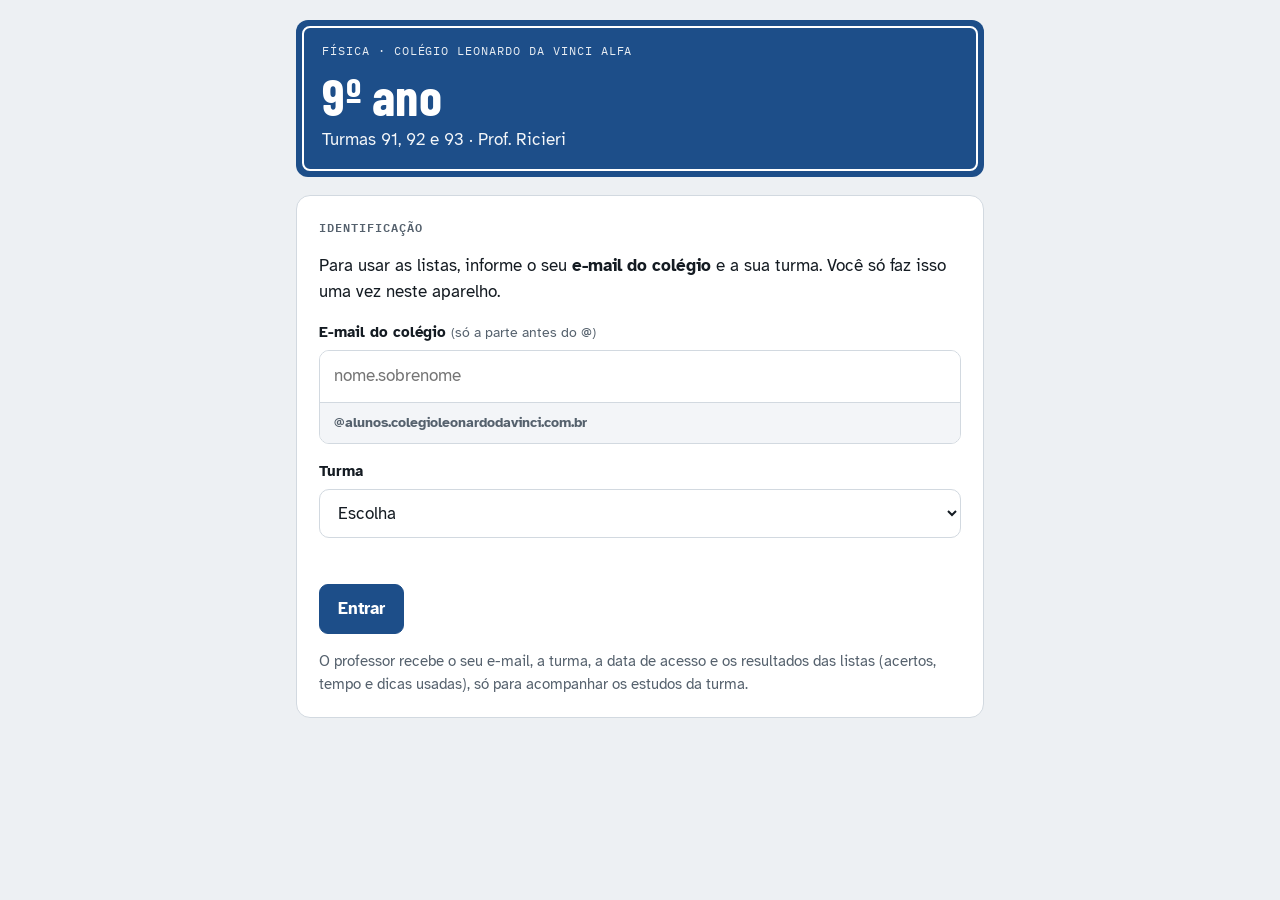
==== commit 4c545c5b: "Login só com a parte antes do @; ícone de átomo Co-Authored-By: Claude Opus 5.5 <noreply@anthropic.c" ====
--- a/index.html
+++ b/index.html
@@ -189,6 +189,13 @@
 .fld input,.fld select{font:inherit;font-weight:400;font-size:17px;padding:12px 14px;border:1.5px solid var(--line);border-radius:10px;background:var(--surface);color:var(--ink);width:100%}
 .fld input:focus,.fld select:focus{outline:3px solid var(--lane);outline-offset:1px;border-color:var(--sign)}
 #loginErro{color:var(--bad);min-height:1em;margin:0}
+.fld-dica{font-weight:400;color:var(--muted);font-size:13.5px}
+.emailbox{display:flex;flex-direction:column;border:1.5px solid var(--line);border-radius:10px;overflow:hidden;background:var(--surface)}
+.emailbox:focus-within{outline:3px solid var(--lane);outline-offset:1px;border-color:var(--sign)}
+.fld .emailbox input{border:0;border-radius:0;outline:none}
+.fld .emailbox input:focus{outline:none}
+.emailbox .dom{font-size:14px;font-weight:700;color:var(--muted);background:var(--eq-bg);padding:9px 14px;border-top:1px solid var(--line);overflow-wrap:anywhere}
+.note b{overflow-wrap:anywhere}
 
 .install{border-color:var(--sign)}
 .install p{margin:0}
@@ -617,9 +624,10 @@
 }
 window.addEventListener('online', enviarFila);
 function registrarAcessoDoDia(){
-  const hoje = new Date().toISOString().slice(0, 10);
+  const a = getAluno(); if (!CONFIG.registro || !a) return;
+  const marca = a.email + '|' + new Date().toLocaleDateString('sv-SE');
   let ult = null; try { ult = localStorage.getItem(DIA_KEY); } catch(e){}
-  if (ult !== hoje){ enviar({ evento: 'acesso' }); try { localStorage.setItem(DIA_KEY, hoje); } catch(e){} }
+  if (ult !== marca){ enviar({ evento: 'acesso' }); try { localStorage.setItem(DIA_KEY, marca); } catch(e){} }
 }
 /* Tempo ativo: conta só com a lista aberta, a tela visível e o aluno interagindo (pausa após 3 min parado) */
 let tMarca = null, tInter = Date.now();
@@ -920,8 +928,11 @@
     <form class="card intro" id="loginForm" novalidate>
       <p class="sect-label">Identificação</p>
       <p>Para usar as listas, informe o seu <b>e-mail do colégio</b> e a sua turma. Você só faz isso uma vez neste aparelho.</p>
-      <label class="fld"><span>E-mail do colégio</span>
-        <input id="loginEmail" type="email" inputmode="email" autocomplete="email" autocapitalize="none" spellcheck="false" placeholder="seunome@${CONFIG.dominio}" required></label>
+      <label class="fld"><span>E-mail do colégio <small class="fld-dica">(só a parte antes do @)</small></span>
+        <span class="emailbox">
+          <input id="loginEmail" type="text" inputmode="email" autocomplete="username" autocapitalize="none" autocorrect="off" spellcheck="false" placeholder="nome.sobrenome" required>
+          <span class="dom" aria-hidden="true">@${CONFIG.dominio.replace('.', '.<wbr>')}</span>
+        </span></label>
       <label class="fld"><span>Turma</span>
         <select id="loginTurma" required><option value="">Escolha</option>${CONFIG.turmas.map(t => `<option value="${t}">${t}</option>`).join('')}</select></label>
       <p class="small" id="loginErro" role="alert"></p>
@@ -930,8 +941,12 @@
     </form>`;
   $('loginForm').onsubmit = e => {
     e.preventDefault();
-    const email = $('loginEmail').value.trim().toLowerCase(), turma = $('loginTurma').value;
-    if (!emailValido(email)){ $('loginErro').textContent = `Use o seu e-mail do colégio, terminado em @${CONFIG.dominio}.`; $('loginEmail').focus(); return; }
+    let usuario = $('loginEmail').value.trim().toLowerCase().replace(/\s+/g, '');
+    const dom = '@' + CONFIG.dominio.toLowerCase().replace(/^@/, '');
+    if (usuario.endsWith(dom)) usuario = usuario.slice(0, -dom.length);   // se digitou o e-mail inteiro, aproveita
+    const email = usuario + dom, turma = $('loginTurma').value;
+    if (!usuario){ $('loginErro').textContent = 'Escreva a parte do seu e-mail antes do @.'; $('loginEmail').focus(); return; }
+    if (usuario.includes('@') || !emailValido(email)){ $('loginErro').textContent = `Escreva só a parte antes do @. O resto (${dom}) já está preenchido.`; $('loginEmail').focus(); return; }
     if (!turma){ $('loginErro').textContent = 'Escolha a sua turma.'; $('loginTurma').focus(); return; }
     setAluno({ email, turma }); registrarAcessoDoDia(); route();
   };
